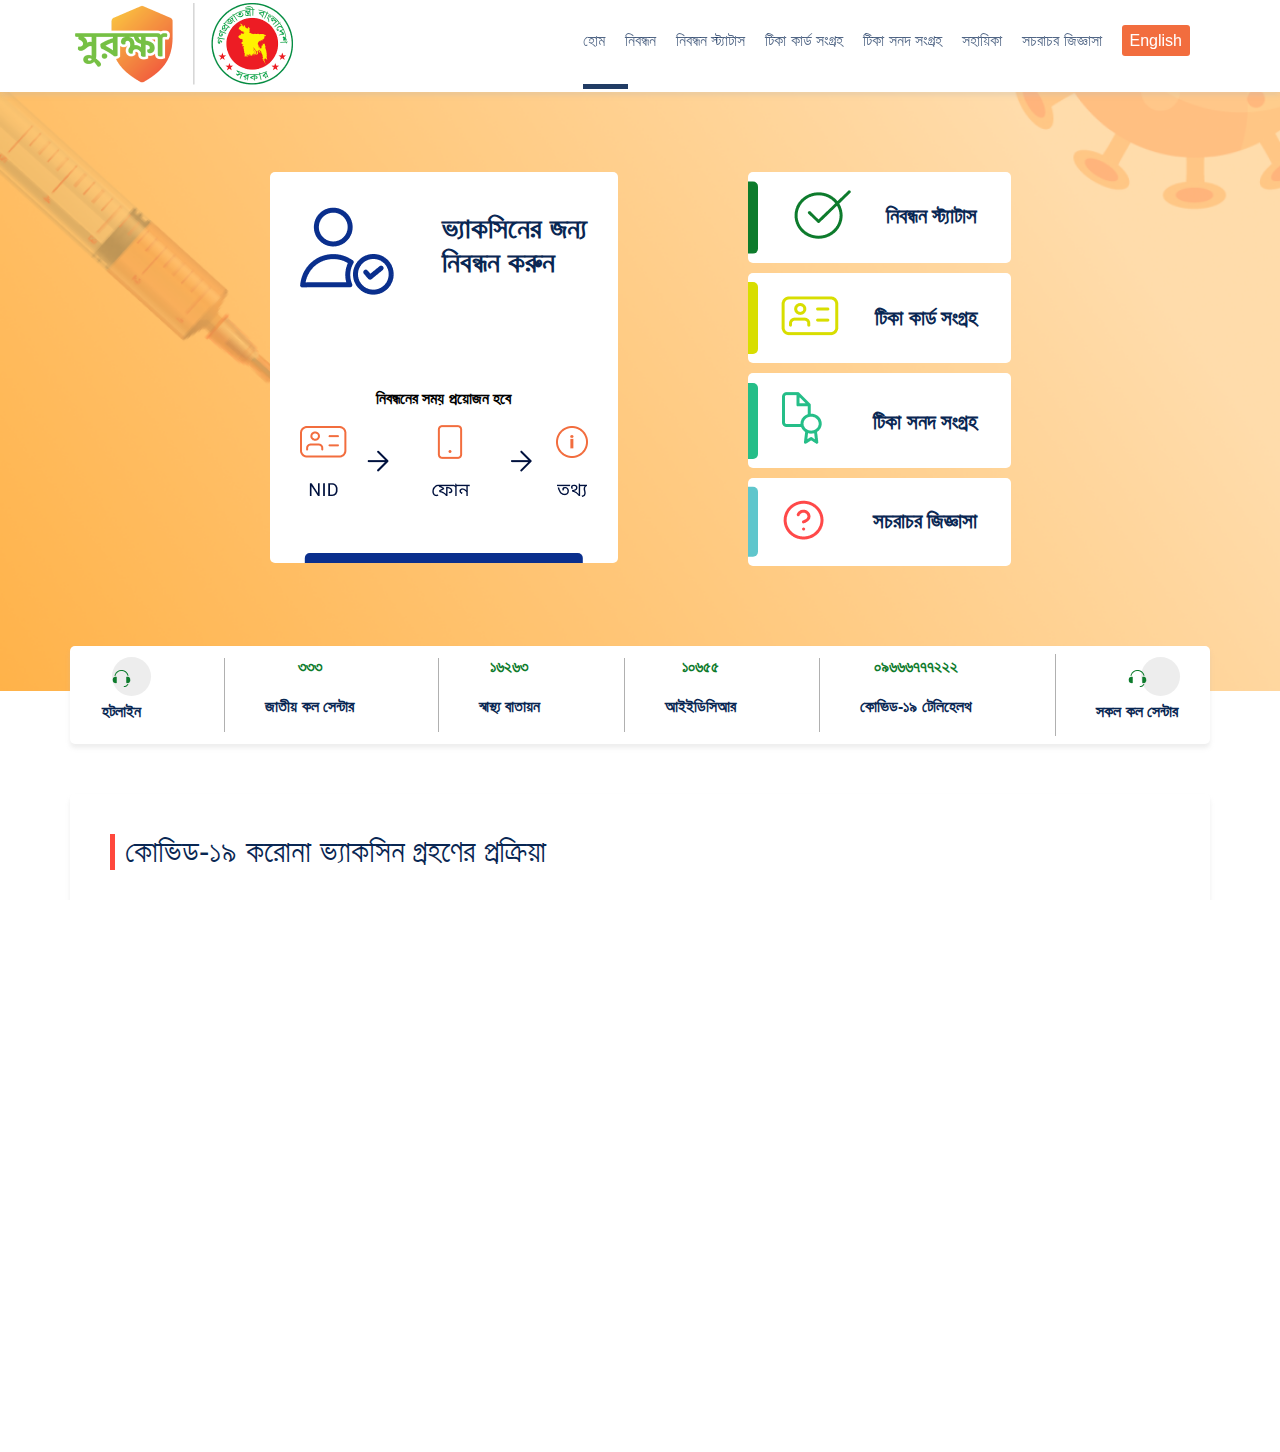
==== index.html @ ed5bcea6 "vaccine-website-BD" ====
<!DOCTYPE HTML>
<html lang="en-US">
	<head>
		<meta name="viewport" content="width=device-width, initial-scale=1.0" />
		<meta charset="UTF-8">
		<title>সুরক্ষা : কোভিড-১৯ ভ্যাকসিনের জন্য নিবন্ধন করুন</title>
		<link rel="stylesheet" href="https://cdnjs.cloudflare.com/ajax/libs/font-awesome/5.15.1/css/all.min.css"/>
		<link rel="shortcut icon" type="image/x-icon" href="images/favicon.png" />
		<link rel="stylesheet" type="text/css" href="style.css" media="all" />
		<link rel="stylesheet" type="text/css" href="responsive.css" media="all" />
	</head>
	<body>
		
		<!-- start topbar area -->
		<div class="top-bar">
			<div class="container clear">
				<!-- <input id="menu" type="checkbox" /> -->
				<!-- <label for="menu"></label> -->
				<div class="topLeft">
					<img src="images/logo-f.5c608b98.png" alt="surokkha" />
				</div>
				<div class="topRight">
					<div class="withoutEnglish clear">
						<input class="mobile-check" type="checkbox" />
						<span class="menubar-icon"><i class="fas fa-bars"></i></span>
						<ul>
							<li class="home"><a href="#">হোম</a></li>
							<li class="nibondhon "><a target="_blank" href="raw.html">নিবন্ধন</a></li>
							<li class="nibondhonStatus"><a target="_blank" href="nibondhonStatus.html">নিবন্ধন স্ট্যাটাস</a></li>
							<li class="tickaSongroho"><a target="_blank" href="tickaCard.html">টিকা কার্ড সংগ্রহ</a></li>
							<li class="tickaSonod"><a target="_blank" href="tickaSonod.html">টিকা সনদ সংগ্রহ</a></li>
							<li class="sohaika"><a target="_blank" href="helper.html">সহায়িকা</a></li>
							<li class="question"><a target="_blank" href="faq.html">সচরাচর জিজ্ঞাসা</a></li>
							<li class="ëng"><a target="_blank" href="engIndex.html">English</a></li>
							
						</ul>
					</div>
				</div>
			</div>
		</div>
		<!-- end topbar area -->
		
		<!-- start banner section -->
		<section id="bannerArea">
			<div class="container clear padding">
				<div class="leftWrapper">
					<div class="bannerLeft">
						<div class="firstLeft">
							<img src="images/KH8MpG5Qj4lh82Ue_DCPfXcawE1nqI0Nbp3k7q1LSu720GY_AhRMVuJiKeeBy_ERoQU9rV4agWZw5IRHkD8rMicD6uLx2i10k9nd.png" alt="ff" />
							<p>ভ্যাকসিনের জন্য <br />নিবন্ধন করুন</p>
						</div>
						<div class="secondLeft">
							<div class="secondParaLeft">
								<p>নিবন্ধনের সময় প্রয়োজন হবে</p>
							</div>
							<img src="images/wPkPv8OedNr7gAAAABJRU5ErkJggg__.png" alt="secondleftImage" />
						</div>
					</div>
				</div>
				<div class="wrapperRight">
					<div class="bannerRight clear">
						<div class="rightOne clear">
							<a href="#">
								<img src="images/A8G8nCCmJESVAAAAABJRU5ErkJggg__.png" alt="rightone" />
							</a>
							<strong>নিবন্ধন স্ট্যাটাস</strong>
						</div>
						<div class="rightTwo">
							<a href="#">
								<img src="images/XHDLU7lL7kHnLetAncIAAAAAElFTkSuQmCC.png" alt="simcardview" />
							</a>
							<strong>টিকা কার্ড সংগ্রহ</strong>
						</div>
						<div class="rightThree">
							<a href="#">
								<img src="images/rz9RwxoJUrGWBp8amll94LzDKWPwmu52nR3AAAAAElFTkSuQmCC.png" alt="tickaSonod" />
							</a>
							<strong>টিকা সনদ সংগ্রহ</strong>
						</div>
						<div class="rightFour">
							<a href="#">
								<img src="images/WnuJ1Yb3wD1vOpYupxtTAAAAABJRU5ErkJggg__.png" alt="QuestionMark" />
							</a>
							<strong>সচরাচর জিজ্ঞাসা</strong>
						</div>
					</div>
				</div>
			</div>
		</section>
		<!-- end banner section -->
		
		<!-- start hotline banner area -->
		<section id="hotLineArea">
			<div class="container">
				<div class="hotlineWrapper">
					<div class="hLine">
						<img class="emptyCircle" src="images/PQAAAABJRU5ErkJggg__.png" alt="headphoneSymbole" />
						<p>হটলাইন</p>
					</div>
					<div class="nCallCenter">
						<span>৩৩৩</span>
						<p>জাতীয় কল সেন্টার</p>
					</div>
					<div class="healthBataion">
						<span>১৬২৬৩</span>
						<p>স্বাস্থ্য বাতায়ন</p>
					</div>
					<div class="iedcr">
						<span>১০৬৫৫</span>
						<p>আইইডিসিআর</p>
					</div>
					<div class="c19Teleheath">
						<span>০৯৬৬৬৭৭৭২২২</span>
						<p>কোভিড-১৯ টেলিহেলথ</p>
					</div>
					<div class="allcallCenter">
						<img src="images/PQAAAABJRU5ErkJggg__.png" alt="headphoneSymbole" />
						<p>সকল কল সেন্টার</p>
					</div>
				</div>
			</div>
		</section>
		<!-- end hotline bannar area -->
		
		<!-- start covid 19 vaccine process -->
		<section id="covid19Process">
			<div class="container">
				<div class="wrapper19Process">
					<div class="titleside">
						<h2>কোভিড-১৯ করোনা ভ্যাকসিন গ্রহণের প্রক্রিয়া</h2>
					</div>
					<div class="3columside clear">
						<div class="singleColumn">
							<img src="images/fMjvA3yfPasUt87Y9PERwH9VUAerL64AAAAASUVORK5CYII_.png" alt="firstImage" />
							<span>অনলাইনে নিবন্ধন</span>
							<p>প্রথমে এই পোর্টালের মাধ্যমে জাতীয় পরিচয়পত্র ও সঠিক মোবাইল নম্বর যাচাইপূর্বক অনলাইনে নিবন্ধন সম্পন্ন করবেন।</p>
						</div>
						<div class="singleColumn">
							<img src="images/AAAAAASUVORK5CYII_.png" alt="secondimage" />
							<span>SMS নোটিফিকেশন</span>
							<p>অনলাইনে নিবন্ধন পরবর্তী তথ্য যাচাইপূর্বক পর্যায়ক্রমে টিকা প্রদানের তারিখ ও কেন্দ্রের নাম উল্লেখপূর্বক মুঠোফোনে খুদেবার্তা পাবেন।</p>
						</div>
						<div class="singleColumn">
							<img src="images/b2NiJa_we8gKu5vMjE9wAAAABJRU5ErkJggg__.png" alt="thirdimages" />
							<span>টিকা কেন্দ্রে টিকা গ্রহণ</span>
							<p>মুঠোফোনে খুদেবার্তা প্রাপ্তি সাপেক্ষে টিকাকার্ড জাতীয় পরিচয়পত্র ও সম্মতিপত্রসহ নির্দিষ্ট তারিখে টিকাদান কেন্দ্রে স্ব-শরীরে উপস্থিত হয়ে কোভিড-১৯ টিকা গ্রহণ করবেন।</p>
						</div>
					</div>
				</div>
			</div>
		</section>
		<!-- end covid 19 vaccine process -->
		
		<!-- start footer area -->
		<footer id="footerArea ">
			<div class="container clear">
				<div class="footerwrapper">
					<div class="surokkhafooter">
						<img src="images/logo_white.c4093db4.svg" alt="surokkhaSVG" />
					</div>
					<div class="ulList">
						<ul>
							<li><a href="#">প্রাইভেসি পলিসি</a></li>
							<li><a href="#">অন্যান্য সহযোগী প্রতিষ্ঠানসমূহ</a></li>
						</ul>
					</div>
					<div class="karigorisohaiota">
						<p>কারিগরি সহায়তায় -</p>
						<img src="images/ict.52410752.png" alt="fbannar1" />
					</div>
					<div class="sosojogi">
						<p>সহযোগী সংস্থাসমূহ -</p>
						<img src="images/org.ed08c793.png" alt="fbannar2" />
					</div>
				</div>
			</div>
		</footer>
		<!-- end footer area -->
	</body>
</html>
---- style.css ----
*{
	margin: 0;
	padding: 0;
	font-family: SFProDisplay-Regular, Helvetica, Arial, sans-serif;
}

.clear::after {
	content: '';
	clear: both;
	display: block;
}

.container {
	max-width: 1140px;
	margin: auto;
	box-sizing: border-box;
}

html {
	scroll-behavior: smooth;
}


html,body
{
    width: 100%;
    height: 100%;
    margin: 0px;
    padding: 0px;
    overflow-x: hidden; 
}

/* start topbar area */


.top-bar {
    background: #fff;
    padding: 3px 0;
    z-index: 999;
    position: sticky;
    top: 0;
    box-shadow: 0 4px 4px hsl(0deg 0% 73% / 25%);
}

.topLeft {
    float: left;
    cursor: pointer;
}

.topRight {
    display: flex;
    flex-direction: row-reverse;
    padding: 11px 0 0 0;
}

.withoutEnglish {
    float: right;
}

.withoutEnglish ul {
    list-style: none;
    margin: 0;
    padding: 0;
	transform-origin: top;
	transition: .3s;
}

.withoutEnglish ul li {
    float: left;
}

.withoutEnglish ul li a {
    text-decoration: none;
    margin-right: 20px;
    color: rgba(9,39,83,.7);
    font-weight: 500;
}

.eng {
	color: #fff !important;
}
li.ëng a {
    background: #F26D3E;
    padding: 7px 8px;
    border-radius: 3px;
    font-weight: 500 !important;
	color: #fff !important;
	transition: .2s;
    
}

li.ëng a:hover {
	background: #f94921;
}

/* home */

li.home {
    position: relative;
	transition: .3s;
	
}

li.home a:hover {
	color: rgba(9,39,83,.9);
}

li.home:after {
    position: absolute;
    content: "";
    width: 45px;
    border-bottom: 5px solid rgba(9,39,83,.9);
    left: 0px;
    bottom: -39px;
}


/* nibondhon area */
li.nibondhon {
	position: relative;
	transition: .3s;
}

li.nibondhon a:hover {
	color: rgba(9,39,83,.9);
}


li.nibondhon:after {
    position: absolute;
    content: "";
    width: 75px;
    border-bottom: 5px solid rgba(9,39,83,.9) ;
    bottom: -39px;
	left: -7px;
	opacity: 0;
	visibility: hidden;
	transform: scaleX(0);
	transform-origin: middle;
	transition: .6s;
	
}

li.nibondhon:hover:after {
	opacity: 1;
	visibility: visible;
	transform: scaleX(1);
	
}

/* nibondhonStatus */

li.nibondhonStatus {
	position: relative;
	transition: .3s;
}

li.nibondhonStatus a:hover {
	color: rgba(9,39,83,.9);
}

li.nibondhonStatus:after {
    position: absolute;
    content: "";
    width: 120px;
    border-bottom: 5px solid rgba(9,39,83,.9) ;
    bottom: -39px;
	left: -7px;
	opacity: 0;
	visibility: hidden;
	transform: scaleX(0);
	transform-origin: middle;
	transition: .6s;
	
}

li.nibondhonStatus:hover:after {
	opacity: 1;
	visibility: visible;
	transform: scaleX(1);
	
}

/* tickasongroho */



li.tickaSongroho {
	position: relative;
	transition: .3s;
}

li.tickaSongroho a:hover {
	color: rgba(9,39,83,.9);
}

li.tickaSongroho:after {
    position: absolute;
    content: "";
    width: 130px;
    border-bottom: 5px solid rgba(9,39,83,.9) ;
    bottom: -39px;
	left: -7px;
	opacity: 0;
	visibility: hidden;
	transform: scaleX(0);
	transform-origin: middle;
	transition: .6s;
	
}

li.tickaSongroho:hover:after {
	opacity: 1;
	visibility: visible;
	transform: scaleX(1);
	
}

/* tickasonod */


li.tickaSonod {
	position: relative;
	transition: .3s;
}

li.tickaSonod a:hover {
	color: rgba(9,39,83,.9);
}

li.tickaSonod:after {
    position: absolute;
    content: "";
    width: 130px;
    border-bottom: 5px solid rgba(9,39,83,.9) ;
    bottom: -39px;
	left: -7px;
	opacity: 0;
	visibility: hidden;
	transform: scaleX(0);
	transform-origin: middle;
	transition: .6s;
	
}

li.tickaSonod:hover:after {
	opacity: 1;
	visibility: visible;
	transform: scaleX(1);
	
}

/* sohaika */


li.sohaika {
	position: relative;
	transition: .3s;
}

li.sohaika a:hover {
	color: rgba(9,39,83,.9);
}

li.sohaika:after {
    position: absolute;
    content: "";
    width: 80px;
    border-bottom: 5px solid rgba(9,39,83,.9) ;
    bottom: -39px;
	left: -7px;
	opacity: 0;
	visibility: hidden;
	transform: scaleX(0);
	transform-origin: middle;
	transition: .6s;
	
}

li.sohaika:hover:after {
	opacity: 1;
	visibility: visible;
	transform: scaleX(1);
	
}

/* question */


li.question {
	position: relative;
	transition: .3s;
}

li.question a:hover {
	color: rgba(9,39,83,.9);
}

li.question:after {
    position: absolute;
    content: "";
    width: 129px;
    border-bottom: 5px solid rgba(9,39,83,.9) ;
    bottom: -39px;
	left: -7px;
	opacity: 0;
	visibility: hidden;
	transform: scaleX(0);
	transform-origin: middle;
	transition: .6s;
	
}

li.question:hover:after {
	opacity: 1;
	visibility: visible;
	transform: scaleX(1);
	
}

/* hambarger */

.topRight span {
    visibility: hidden;
    opacity: 0;
    height: 0;
}

.withoutEnglish .mobile-check:checked ~ ul {
	visibility: visible;
	opacity: 1;
	height: 100%;
	transform-origin: top;
	transition: .3s;
}

input.mobile-check {
    opacity: 0;
    
}

/* end topbar area */

/* start banner section */

section#bannerArea {
    background-image: url(images/banner-bg.5b736d1e.png);
    background-size: 125%;
    background-position: top;
    background-repeat: no-repeat;
    display: block;
	background-attachment: fixed;
}

section#bannerArea {
    padding: 80px 0 115px;
}

.padding {
    max-width: 741px;
    /* padding: 90px 0 130px; */
}

.leftWrapper {
    float: left;
    background: #fff;
    padding: 30px 30px;
	transition: .5s;
	border-radius: 5px;
	position: relative;
}

.leftWrapper:after{
	background: #0a2f8d;
	position: absolute;
    content: "";
    width: 80%;
    bottom: 0;
	left: 50%;
	transform: translateX(-50%);
	height: 10px;
	border-top-left-radius: 5px;
    border-top-right-radius: 5px;
}



.leftWrapper:hover {
	background: #DAEDFF;
}



.firstLeft {
    padding-bottom: 90px;
}

.secondLeft {
    margin-bottom: 25px;
}

.firstLeft p {
    color: #092753;
    float: right;
    font-size: 29px;
    font-weight: bold;
    padding-top: 10px;
    margin-left: 15px;
}

.secondParaLeft p {
    text-align: center;
    margin-bottom: 15px;
    font-weight: 600;
}

.secondLeft img {
    max-width: 100%;
    margin: auto;
    display: block;
    cursor: pointer;
}

.wrapperRight {
    float: right;
}

/* rightone */

.rightOne {
    background: #fff;
	margin-bottom: 10px;
	padding: 7.5px 33px;
	border-radius: 5px;
	position: relative;
	transition: .5s;
}

.marginPro1 {
	padding-top: 0 !important;
	margin-top: -50px;
}

.rightOne:hover {
	background: #DFFFDA;
}

.rightOne:before {
	background: #0d7b2c;
    content: "";
    position: absolute;
    height: 80%;
    left: 0;
    top: 50%;
    bottom: 0;
    transform: translateY(-50%);
    width: 10px;
    border-top-right-radius: 5px;
    border-bottom-right-radius: 5px;
}

.rightOne a {
    text-decoration: none;
}

.rightOne a img {
    margin-right: 30px;
}

.rightOne strong {
    color: #092753;
    display: block;
    float: right;
    padding-top: 24px;
    font-weight: bolder;
    font-size: 21px;
}

/* rightTwo */


.rightTwo {
    background: #fff;
    margin-bottom: 10px;
    padding: 23px 33px;
    border-radius: 5px;
    position: relative;
    transition: .5s;
}

.marginPro2 {
	padding-top: 0 !important;
	margin-top: 10px;
}

.rightTwo:hover {
	background: #FEFFDA;
}

.rightTwo:before {
	background: #d8de00;
    content: "";
    position: absolute;
    height: 80%;
    left: 0;
    top: 50%;
    bottom: 0;
    transform: translateY(-50%);
    width: 10px;
    border-top-right-radius: 5px;
    border-bottom-right-radius: 5px;
}

.rightTwo a {
    text-decoration: none;
}

.rightTwo a img {
    margin-right: 30px;
}

.rightTwo strong {
    color: #092753;
    display: block;
    float: right;
    padding-top: 10px;
    font-weight: bolder;
    font-size: 21px;
}


/* rightThree */

.rightThree {
    background: #fff;
	margin-bottom: 10px;
	padding: 19px 33px;
	border-radius: 5px;
	position: relative;
	transition: .5s;
}

.rightThree:hover {
	background: #DAFFF2;
}

.rightThree:before {
	background: #25be88;
    content: "";
    position: absolute;
    height: 80%;
    left: 0;
    top: 50%;
    bottom: 0;
    transform: translateY(-50%);
    width: 10px;
    border-top-right-radius: 5px;
    border-bottom-right-radius: 5px;
}

.rightThree a {
    text-decoration: none;
}

.rightThree a img {
    margin-right: 30px;
}

.rightThree strong {
    color: #092753;
    display: block;
    float: right;
    padding-top: 18px;
    font-weight: bolder;
    font-size: 21px;
}


/* rightFour */

.rightFour {
    background: #fff;
	margin-bottom: 10px;
	padding: 20px 33px;
	border-radius: 5px;
	position: relative;
	transition: .5s;
}

.rightFour:hover {
	background: #DAFDFF;
}

.rightFour:before {
	background: #5fc6cc;
    content: "";
    position: absolute;
    height: 80%;
    left: 0;
    top: 50%;
    bottom: 0;
    transform: translateY(-50%);
    width: 10px;
    border-top-right-radius: 5px;
    border-bottom-right-radius: 5px;
}

.rightFour a {
    text-decoration: none;
}

.rightFour a img {
    margin-right: 30px;
}

.rightFour strong {
    color: #092753;
    display: block;
    float: right;
    padding-top: 11px;
    font-weight: bolder;
    font-size: 21px;
}

/* end banner section */

/* start hotline bannar area */

.hotlineWrapper {
    position: relative;
    display: flex;
    justify-content: space-between;
    align-items: center;
    border-radius: 5px;
    margin-top: -5vh;
    z-index: 2;
    background: #fff;
    padding: .5rem 2rem;
    box-shadow: 0 4px 4px hsl(0deg 0% 73% / 25%);
}

/* hLine */

.hLine {
	text-align: center;
    display: flex;
    flex-direction: column;
    justify-content: center;
    align-items: center;
    height: 50px;
    padding: 1rem 0;
	position: relative;
	cursor: pointer
	
}

.hLine p:after {
    position: absolute;
    height: 39px;
    width: 39px;
    background-color: #ededed;
    border-radius: 50%;
    display: inline-block;
    left: 10px;
    bottom: 40px;
    content: "";
    z-index: -1;
}

.hLine p {
    margin-top: 15px;
    display: block;
	color: #092753;
	font-weight: bolder;
}

/* nCallCenter */

.nCallCenter {
    border-left: 1px solid #b0b0b0;
    padding-left: 2.5rem;
	cursor: pointer;
}

.nCallCenter span {
    color: #0d7b2c;
    font-weight: bolder;
    display: block;
    text-align: center;
}

.nCallCenter p {
    font-weight: bolder;
    display: block;
    margin-top: 6px;
	text-align: center;
    display: flex;
    flex-direction: column;
    justify-content: center;
    align-items: center;
    padding: 1rem 0;
	color: #092753;
}


/* healthBataion */

.healthBataion {
    border-left: 1px solid #b0b0b0;
    padding-left: 2.5rem;
	cursor: pointer
}

.healthBataion span {
    color: #0d7b2c;
    font-weight: bolder;
    display: block;
    text-align: center;
}

.healthBataion p {
    font-weight: bolder;
    display: block;
    margin-top: 6px;
	text-align: center;
    display: flex;
    flex-direction: column;
    justify-content: center;
    align-items: center;
    padding: 1rem 0;
	color: #092753;
}



/* iedcr */



.iedcr {
    border-left: 1px solid #b0b0b0;
    padding-left: 2.5rem;
	cursor: pointer
}

.iedcr span {
    color: #0d7b2c;
    font-weight: bolder;
    display: block;
    text-align: center;
}

.iedcr p {
    font-weight: bolder;
    display: block;
    margin-top: 6px;
	text-align: center;
    display: flex;
    flex-direction: column;
    justify-content: center;
    align-items: center;
    padding: 1rem 0;
	color: #092753;
}


/* c19Teleheath */



.c19Teleheath {
    border-left: 1px solid #b0b0b0;
    padding-left: 2.5rem;
	cursor: pointer
}

.c19Teleheath span {
    color: #0d7b2c;
    font-weight: bolder;
    display: block;
    text-align: center;
}

.c19Teleheath p {
    font-weight: bolder;
    display: block;
    margin-top: 6px;
	text-align: center;
    display: flex;
    flex-direction: column;
    justify-content: center;
    align-items: center;
    padding: 1rem 0;
	color: #092753;

}



/* .allcallCenter */


.allcallCenter {
	text-align: center;
    display: flex;
    flex-direction: column;
    justify-content: center;
    align-items: center;
    height: 50px;
    padding: 1rem 0;
	position: relative;
	border-left: 1px solid #b0b0b0;
    padding-left: 2.5rem;
	cursor: pointer
	
}

.allcallCenter p:after {
    position: absolute;
    height: 39px;
    width: 39px;
    background-color: #ededed;
    border-radius: 50%;
    display: inline-block;
    left: 85px;
    bottom: 40px;
    content: "";
    z-index: -1;
}

.allcallCenter p {
    margin-top: 15px;
    display: block;
	color: #092753;
	font-weight: bolder;
}

/* end hotline bannar area */


/* start covid 19 vaccine process */

.wrapper19Process {
    background: #fff;
    box-shadow: 0 4px 4px hsl(0deg 0% 73% / 25%);
    border-radius: 5px;
    margin-top: 50px;
    padding: 2.5rem;
}

.titleside h2 {
    font-weight: 500;
    font-size: 31px;
    color: #092753;
    padding-left: 15px;
	position: relative;
}

.titleside h2:before {
    content: '';
    position: absolute;
    bottom: 0;
    left: 0;
    background: #ff483c;
    height: 100%;
    width: 5px;
}

.\33 columside {
    margin-top: 3rem;
    text-align: center;
}

.singleColumn {
    float: left;
    width: 31.33%;
	padding: 0 1%;
}

.singleColumn img {
    max-width: 100%;
    display: block;
    margin: auto;
    height: 155px;
    margin-bottom: 15px;
}

.singleColumn span {
    color: #212529;
    font-size: 18px;
    font-weight: bolder;
    margin-bottom: 20px;
    display: block;
}

.singleColumn p {
    color: #212529;
    line-height: 25px;
}

/* end covid 19 vaccine process */


/* start footer area */

footer#footerArea\ {
    background: #f26d3e;
    padding: 60px 0 45px;
}

.surokkhafooter {
    float: left;
    width: 16%;
    padding: 0 1%;
}

.ulList {
    float: left;
    width: 16%;
    padding: 0 1%;
}

.ulList ul {
    list-style: none;
}

.ulList ul li {
    display: block;
}

.ulList ul li a {
    text-decoration: none;
    color: #fff;
    font-weight: 500;
	font-size: 16px;
}

.ulList ul li:hover a {
	text-decoration: underline;
}

.ulList ul li:last-child {
	margin-top: 20px;
}

.karigorisohaiota {
    float: left;
    width: 30%;
    padding: 0 1%;
}

.karigorisohaiota p {
    color: #fff;
    font-size: 15px;
    font-weight: 600;
    margin-bottom: 15px;
    margin-top: -3px;
}

.sosojogi {
    float: left;
    width: 30%;
    padding: 0 1%;
}

.sosojogi p {
    color: #fff;
    font-size: 15px;
    font-weight: 600;
    margin-bottom: 15px;
    margin-top: -3px;
}

.sosojogi2 p {
	margin-bottom: 31.5px;
}

/* end footer area */


/* nibondhon webpage */

/* nibondhon section */

section#nibondhonFormArea {
    background: #EBF0FF;
    text-align: center;
    padding: 20px 0;
}

.nibondhonText {
	width: 50%;float: left;
}

.nibondhonImageside {
    float: right;
    width: 50%;
}

.nibondhonText p {
    font-size: 20px;
    font-weight: 700;
    color: #00113e;
    padding-top: 65px;
	padding-left: 15px;
    font-family: SolaimanLipiNormal,Arial,sans-serif!important;
}

.nibondhonImageside img {
    width: auto;
    height: 160px;
}

/* end nibondhonn section */

/* start title section */

.titleWrapper {
    padding: 50px 0;
}

.titleWrapper p {
    line-height: 28px;
    font-size: 15px;
}

/* end title section */

/* start jachai section */

section#jachaiArea {
    background: #F8FCFF;
    padding: 50px 0 120px;
}

.jachaiwrapper p {
    padding-left: 15px;
    font-size: 17px;
    font-weight: 700;
    position: relative;
    margin-bottom: 15px;
}

.jachaiwrapper p:before {
	content:'';
	left: 0;
	bottom: 0;
	position: absolute;
	background: #ff483c;
	width: 5px;
	height: 100%;
	
}

.jachaiwrapper strong {
    font-size: 14px;
    font-weight: 500;
    margin-bottom: 10px;
    display: block;
}

select#basic {
    padding: 10px 0px 10px 10px;
    border-radius: 10px;
    outline: none;
    max-width: 350px;
}

select#basic:focus {
    border-color: #1e90ff;
   
}


/* nibondhon area */

li#nibondhon2 {
	position: relative !important;
	transition: .3s;
}

li#nibondhon2 a:hover {
	color: rgba(9,39,83,.9) !important;
}


li#nibondhon2:after {
    position: absolute !important;
    content: "" !important;
    width: 75px !important;
    border-bottom: 5px solid rgba(9,39,83,.9) !important ;
    bottom: -39px !important;
	left: -7px !important;
	opacity: 1;
	visibility: visible;
	transform: scaleX(1);
	transform-origin: middle;
	transition: .6s;
}

/* home2 */

li#home2 {
    position: relative;
	transition: .3s;
	
}

li#home2 a:hover {
	color: rgba(9,39,83,.9);
}

li#home2:after {
    position: absolute;
    content: "";
    width: 45px;
    border-bottom: 5px solid rgba(9,39,83,.9);
    left: 0px;
    bottom: -39px;
	opacity: 0;
	visibility: hidden;
	transform: scaleX(0);
	transform-origin: middle !important;
	transition: .6s !important;
}

li#home2:hover:after {
	opacity: 1 !important;
	visibility: visible !important;
	transform: scaleX(1) !important;
	
}




/* end jachai section */

 /* start nibondhonstatus area */
 
 /*start middlefirst */
 
 .nibondhonstatusare {
    background: #DFFFDA !important;
}

.nibondhonText2 p {
	padding-left: 100px !important;
	
	
}

/* end middlefirst */

/* start otpmiddle title*/

.otptitleWrapper {
    padding: 50px 0;
}

.otptitleWrapper p {
    line-height: 28px;
    font-size: 15px;
}

/* end otpmiddle title */

/* start lastmiddle area */

.lmnoneleftside {
    float: left;
   
	width: 33.33%;
	
}

.lmnoneleftside strong {
    display: block;
    font-size: 14px;
    font-weight: 500;
    margin-bottom: 10px;
}

.lmnoneleftside input[type="number"] {
    padding: 10px 20px 10px 10px;
    background: #F8FCFF;
    outline: none;
    border-radius: 10px;
    border: .5px solid #00113e;
	line-height: normal;
	display: inline-block;
	width: 85%;
	color: #495057;
   
}

.lmnoneleftside input[type="number"]:focus {
	border: 2px solid #2980B9;
}

.lmnonerightside {
    float: left;
	width: 33.33%;
	
}

.lmnonerightside strong {
    font-size: 14px;
    font-weight: 500;
    display: block;
    margin-bottom: 10px;
}

.lmnrDay {
    float: left;
    width: 33.33%;
}

select#day {
    background: #F8FCFF;
    border-radius: 10px;
    padding: 10px 10px 10px 10px;
    width: 80%;
    display: block;
    outline: none;
    border: .5px solid #00113e;
	color: #495057;
	line-height: 1.5;
	font-weight: 400;
}

select#day:focus {
	border: 2px solid #2980B9;
}



.lmnsMonth {
    float: left;
    width: 33.33%;
}

select#Month {
    background: #F8FCFF;
    border-radius: 10px;
    padding: 10px 10px 10px 10px;
    width: 80%;
    display: block;
    outline: none;
    border: .5px solid #00113e;
	color: #495057;
	line-height: 1.5;
	font-weight: 400;
}

select#Month:focus {
	border: 2px solid #2980B9;
}

.lmnsYear {
    float: left;
    width: 33.33%;
}

select#Year {
    background: #F8FCFF;
    border-radius: 10px;
    padding: 10px 10px 10px 10px;
    width: 80%;
    display: block;
    outline: none;
    border: .5px solid #00113e;
	color: #495057;
	line-height: 1.5;
	font-weight: 400;
	
}

select#Year:focus {
	border: 2px solid #2980B9;
}

.lmnstwo {
    margin-top: 40px;
    width: 31.20%;
    background: #f3f9ff;
    border-radius: 10px;
    margin-bottom: 15px;
	border: 1px solid #999;
}

.spanImgwrapper {
	border-bottom: 1px solid #999;
	padding: 7px 0;
}

.lmnstwo span {
    text-align: center;
    display: inline-block;
	font-size: 22px;
	padding-left: 110px;
}

.spanImgwrapper img {
    float: right;
    padding-right: 15px;
    padding-top: 4px;
    cursor: pointer;
}

.lmnstwo input[type="text"] {
    width: 91.5%;
    margin-left: 2.5%;
    margin-right: 2.5%;
    padding: 10px 0px 10px 10px;
    border-radius: 10px;
    outline: none;
    border: 1px solid #999;
    margin-bottom: 5px;
    background: #fff;
	color: #495057;
}

.lmnstwo p {
    font-size: 12px;
    padding: 5px 0 5px 15px;
}

.lmnsthree {
    width: 29.77%;
    text-align: center;
    background: #a1a1a1;
    display: block;
    padding: 10px;
    border: 1px solid #a1a1a1;
    color: #fff;
    border-radius: 10px;
    opacity: .65;
    font-size: 14px;
    margin: 25px 0;
}

li.nstatus2 {
	position: relative;
	transition: .3s;
}

li.nstatus2 a:hover {
	color: rgba(9,39,83,.9);
}

li.nstatus2:after {
    position: absolute;
    content: "";
    width: 124px;
    border-bottom: 5px solid rgba(9,39,83,.9) ;
    bottom: -39px;
	left: -7px;
	opacity: 1;
	visibility: visible;
	transform: scaleX(1);
	transform-origin: middle;
	transition: .6s;
	
}


/* end lastmiddle area */


 /* end nibondhonstatus area */
 
 /* start tickaCard area */
 
 .tickaCardb {
	background: #FEFFDA !important;
 }
 
 li.nstatus3 {
	position: relative;
	transition: .3s;
}

li.nstatus3 a:hover {
	color: rgba(9,39,83,.9);
}

li.nstatus3:after {
    position: absolute;
    content: "";
    width: 120px;
    border-bottom: 5px solid rgba(9,39,83,.9) ;
    bottom: -39px;
	left: -7px;
	opacity: 0;
	visibility: hidden;
	transform: scaleX(0);
	transform-origin: middle;
	transition: .6s;
	
}

li.nstatus3:hover:after {
	opacity: 1;
	visibility: visible;
	transform: scaleX(1);
	
}

/* ticket */

li.tickaSongroho2 {
	position: relative;
	transition: .3s;
}

li.tickaSongroho2 a:hover {
	color: rgba(9,39,83,.9);
}

li.tickaSongroho2:after {
    position: absolute;
    content: "";
    width: 137px;
    border-bottom: 5px solid rgba(9,39,83,.9) ;
    bottom: -39px;
	left: -11px;
	opacity: 1;
	visibility: visible;
	transform: scaleX(1);
	transform-origin: middle;
	transition: .6s;
	
}
 
 /* end tickaCard area */
 
 
 /* start tickaSonod area */
 
 .tickaSonodb {
    background: #DAFFF2 !important;
}

section#tickaSonodTArea {
    padding: 50px 0 78px;
}

.tickaSonodtAwrapper {
    max-width: 640px;
    margin: auto;
    text-align: center;
    background: #FFF3E1;
	border-radius: 5px;
}

.tickaSonodtAwrapper p {
	padding: 3.0em;
    font-size: 15px;
    font-weight: 700;
	color: #f26d3e;
}

/* others area */

.onnaonno {
    margin-bottom: 1.5rem;
}

.onnaonno p {
    padding-left: 15px;
    position: relative;
    font-size: 16px;
    font-weight: 700;
    color: #313438;
}

.onnaonno p:before {
	content: "";
    position: absolute;
    left: 0;
    top: 0;
    bottom: 0;
    width: 5px;
    height: 100%;
    background: #ff483c;
}

.singleOnnannoDet {
	width: 23%;
    background: #fbfbfb;
    border-radius: 5px;
    height: 210px;
    padding: 2rem;
    box-sizing: border-box;
    float: left;
	text-align: center;
    margin-bottom: 30px;
	cursor: pointer;
	display: block;
}

.singleOnnannoDet p {
    margin-top: 10px;
    font-size: 15px;
    font-weight: 600;
    color: #00113e;
}

.singleOnnannoDet.siDet1 {
	position: relative;
}

.singleOnnannoDet.siDet1:hover {
	background: #FEFFDA;
}

.singleOnnannoDet.siDet1 img {
    padding-top: 25px;
}

.singleOnnannoDet.siDet1:before {
	background: #d8de00;
    content: "";
    position: absolute;
    height: 80%;
    left: 0;
    top: 50%;
    bottom: 0;
    transform: translateY(-50%);
    width: 10px;
    border-top-right-radius: 5px;
    border-bottom-right-radius: 5px;
}

.singleOnnannoDet.siDet2 {
	margin-left: 2%;
	box-sizing: border-box;
	position: relative;
}

.singleOnnannoDet.siDet2:hover {
	background: #DAFFF2;
}

.singleOnnannoDet.siDet2:before {
	background: #25be88;
    content: "";
    position: absolute;
    height: 80%;
    left: 0;
    top: 50%;
    bottom: 0;
    transform: translateY(-50%);
    width: 10px;
    border-top-right-radius: 5px;
    border-bottom-right-radius: 5px;
}

.singleOnnannoDet.siDet2 img {
    padding-top: 7px;
	
}

.singleOnnannoDet.siDet3 {
	margin-left: 2%;
	box-sizing: border-box;
	position: relative;
}

.singleOnnannoDet.siDet3:hover {
	background: #DAFDFF;
}

.singleOnnannoDet.siDet3:before {
	background: #5fc6cc;
    content: "";
    position: absolute;
    height: 80%;
    left: 0;
    top: 50%;
    bottom: 0;
    transform: translateY(-50%);
    width: 10px;
    border-top-right-radius: 5px;
    border-bottom-right-radius: 5px;
}

.singleOnnannoDet.siDet3 img {
    padding-top: 4px;
}

.singleOnnannoDet.siDet4 {
	margin-left: 2%;
	box-sizing: border-box;
	position: relative;
}

.singleOnnannoDet.siDet4:hover {
	background: #DAEDFF;
}

.singleOnnannoDet.siDet4:before {
	background: #00a3ff;
    content: "";
    position: absolute;
    height: 80%;
    left: 0;
    top: 50%;
    bottom: 0;
    transform: translateY(-50%);
    width: 10px;
    border-top-right-radius: 5px;
    border-bottom-right-radius: 5px;
}

.singleOnnannoDet.siDet4 img {
    padding-top: 5px;

}

li.tickaSongroho3 {
	position: relative;
	transition: .3s;
}

li.tickaSongroho3 a:hover {
	color: rgba(9,39,83,.9);
}

li.tickaSongroho3:after {
    position: absolute;
    content: "";
    width: 137px;
    border-bottom: 5px solid rgba(9,39,83,.9) ;
    bottom: -39px;
	left: -11px;
	opacity: 0;
	visibility: hidden;
	transform: scaleX(0);
	transform-origin: middle;
	transition: .6s;
	
}

li.tickaSongroho3:hover:after {
	opacity: 1;
	visibility: visible;
	transform: scaleX(1);
	
}

/* ehfjh */

li.tickaSonod2 {
	position: relative;
	transition: .3s;
}

li.tickaSonod2 a:hover {
	color: rgba(9,39,83,.9);
}

li.tickaSonod2:after {
    position: absolute;
    content: "";
    width: 137px;
    border-bottom: 5px solid rgba(9,39,83,.9) ;
    bottom: -39px;
	left: -8px;
	opacity: 1;
	visibility: visible;
	transform: scaleX(1);
	transform-origin: middle;
	transition: .6s;
	
}
 
 /* end tickaSonod area */
 
 
/* start helper area */

.helperb {
    background: #DAEDFF !important;
}

.tickaSonodtAwrapper2 p {
    color: #00113e;
    cursor: inherit;
}

.tickaSonodtAwrapper2 p:hover {
	cursor: pointer;
	text-decoration: underline;
}

li.tickaSonod3 {
	position: relative;
	transition: .3s;
}

li.tickaSonod3 a:hover {
	color: rgba(9,39,83,.9);
}

li.tickaSonod3:after {
    position: absolute;
    content: "";
    width: 137px;
    border-bottom: 5px solid rgba(9,39,83,.9) ;
    bottom: -39px;
	left: -8px;
	opacity: 0;
	visibility: hidden;
	transform: scaleX(0);
	transform-origin: middle;
	transition: .6s;
	
}

li.tickaSonod3:hover:after {
	opacity: 1;
	visibility: visible;
	transform: scaleX(1);
	
}

/* sohaika */

li.sohaika2 {
	position: relative;
	transition: .3s;
}

li.sohaika2 a:hover {
	color: rgba(9,39,83,.9);
}

li.sohaika2:after {
    position: absolute;
    content: "";
    width: 80px;
    border-bottom: 5px solid rgba(9,39,83,.9) ;
    bottom: -39px;
	left: -7px;
	opacity: 1;
	visibility: visible;
	transform: scaleX(1);
	transform-origin: middle;
	transition: .6s;
	
}
/* end helper area */


/* start faq area */

.faqb {
    background: #DAFFF6 !important;
}

.faqFirst {
    margin-bottom: 1.5rem !important;
}

.faqFirst p {
    padding-left: 15px;
    position: relative;
    font-weight: 700;
    font-size: 18px;
}

.faqFirst p:before {
	content: "";
    position: absolute;
    left: 0;
    top: 0;
    bottom: 0;
    width: 5px;
    height: 100%;
    background: #ff483c;
}

.faqUlLast {
    padding: 30px 0 50px;
}

.faqUlLast ul {
    list-style: none;
    margin: 0;
    padding: 0;
}

.faqUlLast ul li {
    position: relative;
    border-bottom: 1px solid #ddd;
    padding: 30px 0 45px 25px;
}

.faqUlLast ul li:before {
	position: absolute;
    content: "";
    left: 0;
    top: 42%;
    transform: translateY(-50%);
    width: 8px;
    height: 8px;
    border-radius: 50%;
    background: #092753;
}

.faqUlLast ul li a {
    color: #092753;
    text-decoration: none;
    display: block;
    font-size: 14.5px;
    font-weight: 600;
}



li.sohaika3 {
	position: relative;
	transition: .3s;
}

li.sohaika3 a:hover {
	color: rgba(9,39,83,.9);
}

li.sohaika3:after {
    position: absolute;
    content: "";
    width: 80px;
    border-bottom: 5px solid rgba(9,39,83,.9) ;
    bottom: -39px;
	left: -7px;
	opacity: 0;
	visibility: hidden;
	transform: scaleX(0);
	transform-origin: middle;
	transition: .6s;
	
}

li.sohaika3:hover:after {
	opacity: 1;
	visibility: visible;
	transform: scaleX(1);
	
}

li.question2 {
	position: relative;
	transition: .3s;
}

li.question2 a:hover {
	color: rgba(9,39,83,.9);
}

li.question2:after {
    position: absolute;
    content: "";
    width: 129px;
    border-bottom: 5px solid rgba(9,39,83,.9) ;
    bottom: -39px;
	left: -7px;
	opacity: 1;
	visibility: visible;
	transform: scaleX(1);
	transform-origin: middle;
	transition: .6s;
	
}

li.qu3:after {
	width: 55px !important;
}
/* end faq area */
---- responsive.css ----
@media all and (max-width: 1100px){
	

	.topLeft {
		padding-left: 50px;
	}
	
	.withoutEnglish ul {
		height: 0;
		visibility: hidden;
		opacity: 0;
	}
	
	.topRight span {
	    position: absolute !important;
		right: 66px !important;
		font-size: 35px;
		top: 25px;
		color: tomato;
		cursor: pointer;
		opacity: 1;
		visibility: visible;
		height: inherit;
	}
	
	.topRight {
		flex-direction: column;
		padding: 0;
		display: flex;
		width: 100%;
		text-align: center;
	}
	

	
	.withoutEnglish ul li {
		float: none;
		display: block;
		margin-bottom: 0px;
		
	}
	
	.withoutEnglish ul li a{
		padding: 6px 0;
		display: block;
		
	}
	
	
	
	.home,.nibondhon,.nibondhonStatus,.tickaSongroho,.tickaSonod,.sohaika,.question {
		position: inherit !important;
	}
	
	/* li.home,li.nibondhon,li.nibondhonStatus,li.tickaSongroho,li.tickaSonod,li.sohaika,li.question:after { */
		
		/* content:0; */
		/* width: 0; */
		/* border-bottom: 0px solid rgba(9,39,83,.9); */
		/* left: 0px; */
		/* bottom: 0 !important; */
	/* } */
	
	li.home:after {
		position: absolute;
		content: "";
		width: 45px;
		border-bottom: 0px solid rgba(9,39,83,.9);
		left: 0px;
		bottom: 0px;
	}
	
	li.nibondhon:after {
		position: absolute;
		content: "";
		width: 0px;
		border-bottom: 0px solid rgba(9,39,83,.9) ;
		bottom: 0px;
		left: -7px;
		opacity: 0;
		visibility: hidden;
		transform: scaleX(0);
		transform-origin: middle;
		transition: .6s;
	
	}
	
	li.nibondhonStatus:after {
		position: absolute;
		content: "";
		width: 0px;
		border-bottom: 0px solid rgba(9,39,83,.9) ;
		bottom: 0px;
		left: -7px;
		opacity: 0;
		visibility: hidden;
		transform: scaleX(0);
		transform-origin: middle;
		transition: .6s;
	
	}
	
	li.tickaSongroho:after {
		position: absolute;
		content: "";
		width: 0px;
		border-bottom: 0px solid rgba(9,39,83,.9) ;
		bottom: -39px;
		left: -7px;
		opacity: 0;
		visibility: hidden;
		transform: scaleX(0);
		transform-origin: middle;
		transition: .6s;
	
	}
	
	li.tickaSonod:after {
		position: absolute;
		content: "";
		width: 0px;
		border-bottom: 0px solid rgba(9,39,83,.9) ;
		opacity: 0;
		visibility: hidden;
		transform: scaleX(0);
		transform-origin: middle;
		transition: .6s;
	
	}
	
	li.sohaika:after {
		position: absolute;
		content: "";
		width: 0px;
		border-bottom: 0px solid rgba(9,39,83,.9) ;
		bottom: 0px;
		left: 0px;
		opacity: 0;
		visibility: hidden;
		transform: scaleX(0);
		transform-origin: middle;
		transition: .6s;
	
	}
	
	li.question:after {
		position: absolute;
		content: "";
		width: 0px;
		border-bottom: 0px solid rgba(9,39,83,.9) ;
		bottom: -39px;
		left: 0px;
		opacity: 0;
		visibility: hidden;
		transform: scaleX(0);
		transform-origin: middle;
		transition: .6s;
	
	}
	
	.home {
		
		background:tomato;
		transition: .3s;
		
	}
	
	.nibondhon {
		background: tomato;
		transition: .3s;
	}
	
	.nibondhonStatus {
		background: tomato;
		transition: .3s;
	}
	
	.tickaSongroho {
		background: tomato;
		transition: .3s;
	}
	
	.tickaSonod {
		background: tomato;
		transition: .3s;
	}
	
	.sohaika {
		background: tomato;
		transition: .3s;
	}
	
	.question {
		background: tomato;
		transition: .3s;
	}
	
	
	.home:hover {
		
		background:#DCDDE1;
	}
	
	.nibondhon:hover {
		background: #DCDDE1;
	}
	
	.nibondhonStatus:hover {
		background: #DCDDE1;
	}
	
	.tickaSongroho:hover {
		background: #DCDDE1;
	}
	
	.tickaSonod:hover {
		background: #DCDDE1;
	}
	
	.sohaika:hover {
		background: #DCDDE1;
	}
	
	.question:hover {
		background: #DCDDE1;
	}
	
	li.ëng {
		display: inline-block !important;
	
	}
	
	li.ëng a {
		padding: 6px 20px !important;
	}
	
	span.menubar-icon {
		position: fixed;
		right: 6%;
		bottom: 163px;
		pointer-events: none;
	}
	
	input.mobile-check {
		position: absolute;
		right: 70px;
		top: 37px;
		-webkit-transform: scale(3) !important;
		cursor: pointer;
		opacity: 0;
		
	}
	
	.titleWrapper {
		padding: 50px 42px;
	}
	
	section#jachaiArea {
		background: #F8FCFF;
		padding: 50px 45px 120px;
	}
	
	li#home2:after {
		position: absolute;
		content: "";
		width: 45px;
		border-bottom: 0px solid rgba(9,39,83,.9);
		left: 0px;
		bottom: 0px;
	}
	
	li#nibondhon2:after {
		position: absolute;
		content: "";
		width: 0px;
		border-bottom: 0px solid rgba(9,39,83,.9) ;
		bottom: 0px;
		left: -7px;
		opacity: 0;
		visibility: hidden;
		transform: scaleX(0);
		transform-origin: middle;
		transition: .6s;
	
	}
	
	.nibondhonText {
		width: 100%;
		text-align: center;
	}
	
	.nibondhonText2 p {
		padding: 10px 0 !important;
	}
	
	.nibondhonImageside {
		width: 100%;
		
	}
	
	.otptitleWrapper {
		padding: 40px 30px;
	}
	
	.lmnoneleftside {
		float: none;
		width: 93%;
		padding: 0 3.5%;
		margin-bottom: 30px;
	}
	
	.lmnoneleftside input[type="number"] {
		width: 95%;
	}
	
	.lmnonerightside {
		width: 93%;
		padding: 0 3.5%;
		margin-bottom: 30px;
	}
	
	.lmnrDay {
		width: 100%;
		float: none;
		margin-bottom: 20px;
	}
	
	.lmnsMonth {
		width: 100%;
		float: none;
		margin-bottom: 20px;
	}
	
	.lmnsYear {
		width: 100%;
		float: none;
		margin-bottom: 20px;
	}
	
	select#day {
		width: 98%;
	}
	
	select#Month {
		width: 98%;
	}
	
	select#Year {
		width: 98%;
	}
	
	.lmnstwo {
		width: 80%;
		margin: auto
	}
	
	.lmnsthree {
		width: 90%;
		margin: auto;
		margin-top: 15px;
		margin-bottom: 20px;
	}
	
	/* others */
	
	.onnaonno {
		margin-left: 40px;
	}
	
	.singleOnnannoDet {
		width: 90%;
		float: none;
		margin-left: 4.7% !important;
	}
	
	.faqUlWraper {
		margin-left: 25px;
		margin-right: 25px;
	}
}
	


@media all and (max-width: 1040px) {
	.leftWrapper{
		float: none;
		max-width: 402px;
		margin: auto;
		margin-bottom: 40px;
	}
	
	.wrapperRight{
		float: none;
		margin: auto;
		max-width: 330px;
	}
	
	.hotlineWrapper {
		flex-direction: column;
		padding-top: 70px;
	}
	
	.hLine {
		padding-left: 1.7rem;
		margin-bottom: 30px;
	}
	
	.hLine p:after {
		left: 38.5px;
	}
	
	.nCallCenter,.healthBataion,.iedcr,.c19Teleheath,.allcallCenter {
		border-left: none;
		margin-bottom: 30px;
	}
	
	.surokkhafooter {
		float: none;
		max-width: 95%;
		padding: 0 2.5%;
		margin: auto;
		margin-bottom: 40px;
		
	}
	
	.ulList {
		float: none;
		max-width: 95%;
		padding: 0 2.5%;
		margin: auto;
		margin-bottom: 40px;
	}
	
	.karigorisohaiota {
		float: none;
		max-width: 95%;
		padding: 0 2.5%;
		margin: auto;
		margin-bottom: 40px;
	}
	
	.sosojogi {
		float: none;
		max-width: 95%;
		padding: 0 2.5%;
		margin: auto;
		
	}
	
	input.mobile-check {
		
		right: 60px;
		top: 37px;
		-webkit-transform: scale(3) !important;
		
	}
	
	.titleside h2 {
		font-size: 25px;
		
	}
	
	
}
	

@media all and (max-width: 768px){
	.singleColumn {
		float: none;
		width: 98%;
		padding: 0 1%;
		margin: auto;
		margin-bottom: 70px;
	}
	
	input.mobile-check {
		right: 70px;
	}	
	
	.topLeft img {
		width: 180px;
	}
	
	.lmnoneleftside input[type="number"] {
		width: 93%;
	}
	
	/* others */
	
	.tickaSonodtAwrapper {
		max-width: 400px;
	}
	
	section#tickaSonodTArea {
		padding-bottom: 50px;
	}

}

@media all and (max-width: 608px) {
	input.mobile-check {
		right: 70px;
	}	
	

	
	.footerwrapper {
		float: left;
		margin-left: -43px;
		
		
	}
	
	.fengwrap {
		overflow: hidden;
		float: left;
		margin-left: -100px;
	}
	
	/* .surokkhafooter,.ulList,.karigorisohaiota,.sosojogi { */
		/* float: left; */
		/* overflow: hidden; */
		/* display: block; */
	/* } */
	
	.lmnoneleftside input[type="number"] {
		width: 91.5%;
	}

	/* others */
	
	.tickaSonodtAwrapper {
		max-width: 300px;
	}
	
	section#tickaSonodTArea {
		padding-bottom: 35px;
	}


}
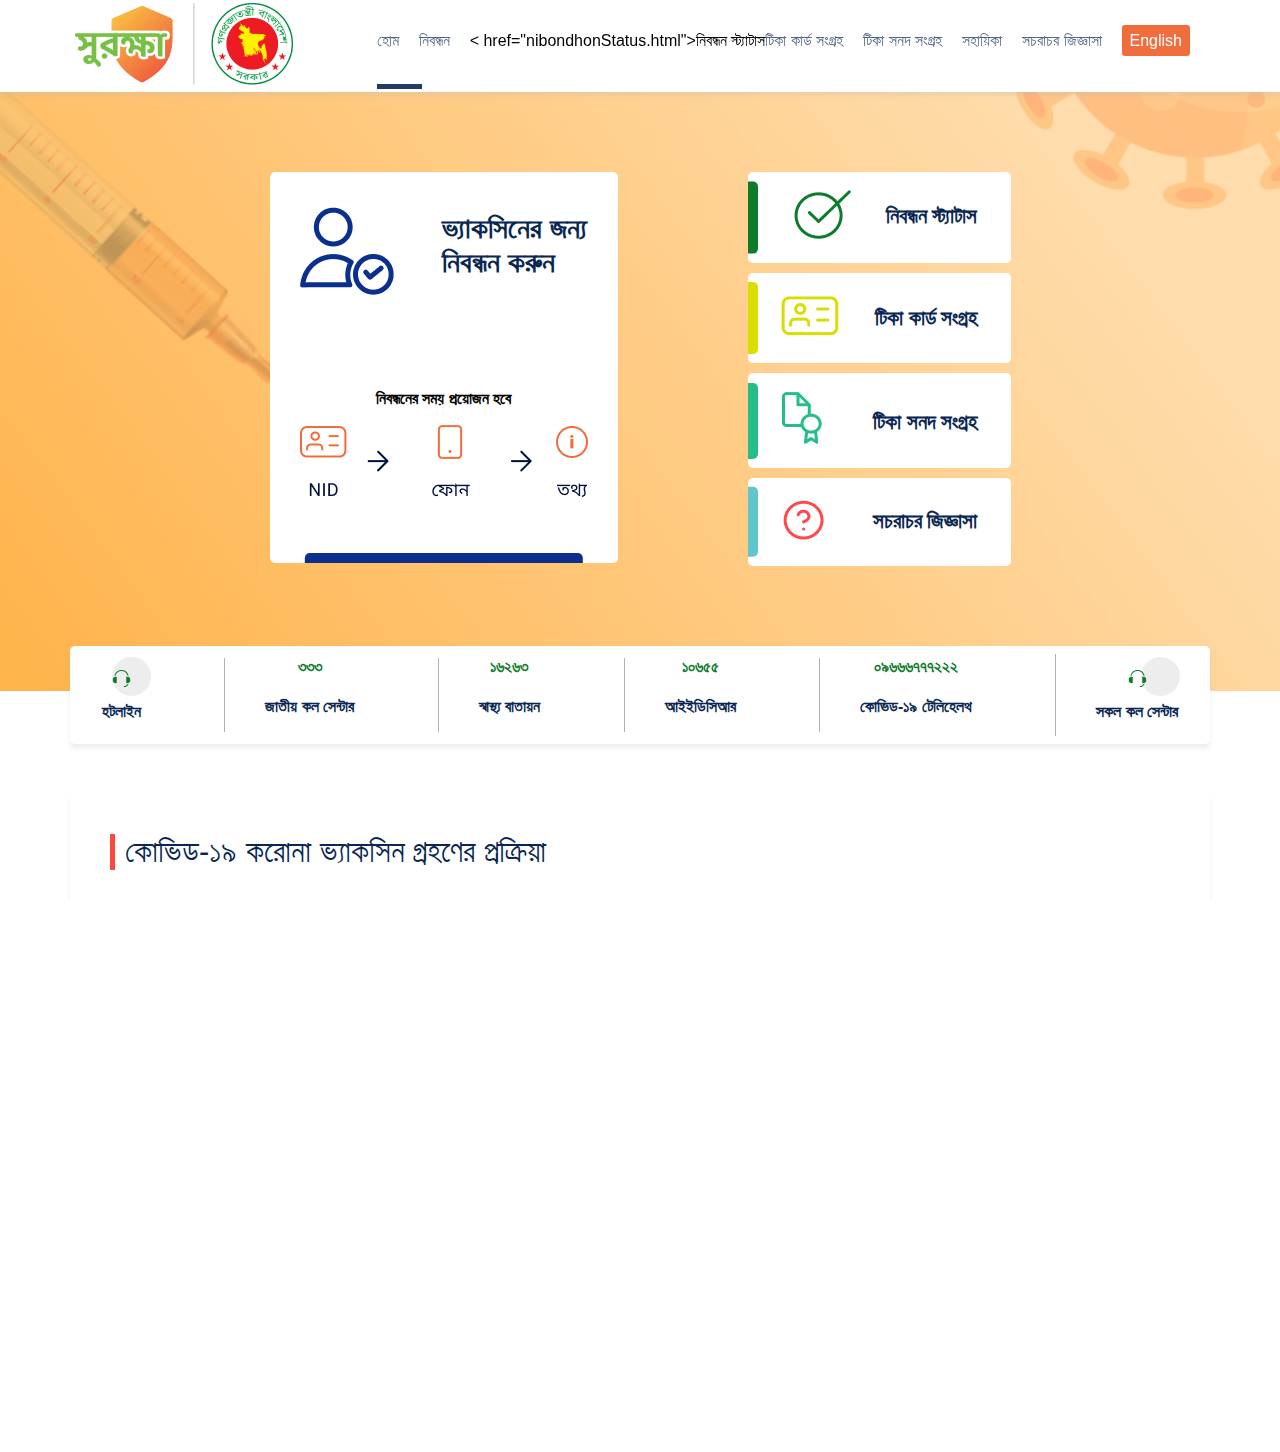
==== commit 09b522c1: "vaccine-website-BD-update" ====
--- a/index.html
+++ b/index.html
@@ -1,37 +1,37 @@
-<!DOCTYPE HTML>
-<html lang="en-US">
+<!DOCTYPE HTML>
+<html lang="en-US">
 	<head>
-		<meta name="viewport" content="width=device-width, initial-scale=1.0" />
-		<meta charset="UTF-8">
+		<meta name="viewport" content="width=device-width, initial-scale=1.0" />
+		<meta charset="UTF-8">
 		<title>সুরক্ষা : কোভিড-১৯ ভ্যাকসিনের জন্য নিবন্ধন করুন</title>
 		<link rel="stylesheet" href="https://cdnjs.cloudflare.com/ajax/libs/font-awesome/5.15.1/css/all.min.css"/>
 		<link rel="shortcut icon" type="image/x-icon" href="images/favicon.png" />
-		<link rel="stylesheet" type="text/css" href="style.css" media="all" />
-		<link rel="stylesheet" type="text/css" href="responsive.css" media="all" />
-	</head>
-	<body>
+		<link rel="stylesheet" type="text/css" href="style.css" media="all" />
+		<link rel="stylesheet" type="text/css" href="responsive.css" media="all" />
+	</head>
+	<body>
 		
 		<!-- start topbar area -->
 		<div class="top-bar">
-			<div class="container clear">
-				<!-- <input id="menu" type="checkbox" /> -->
+			<div class="container clear">
+				<!-- <input id="menu" type="checkbox" /> -->
 				<!-- <label for="menu"></label> -->
 				<div class="topLeft">
 					<img src="images/logo-f.5c608b98.png" alt="surokkha" />
 				</div>
 				<div class="topRight">
-					<div class="withoutEnglish clear">
-						<input class="mobile-check" type="checkbox" />
+					<div class="withoutEnglish clear">
+						<input class="mobile-check" type="checkbox" />
 						<span class="menubar-icon"><i class="fas fa-bars"></i></span>
 						<ul>
 							<li class="home"><a href="#">হোম</a></li>
-							<li class="nibondhon "><a target="_blank" href="raw.html">নিবন্ধন</a></li>
-							<li class="nibondhonStatus"><a target="_blank" href="nibondhonStatus.html">নিবন্ধন স্ট্যাটাস</a></li>
-							<li class="tickaSongroho"><a target="_blank" href="tickaCard.html">টিকা কার্ড সংগ্রহ</a></li>
-							<li class="tickaSonod"><a target="_blank" href="tickaSonod.html">টিকা সনদ সংগ্রহ</a></li>
-							<li class="sohaika"><a target="_blank" href="helper.html">সহায়িকা</a></li>
-							<li class="question"><a target="_blank" href="faq.html">সচরাচর জিজ্ঞাসা</a></li>
-							<li class="ëng"><a target="_blank" href="engIndex.html">English</a></li>
+							<li class="nibondhon "><a href="raw.html">নিবন্ধন</a></li>
+							<li class="nibondhonStatus">< href="nibondhonStatus.html">নিবন্ধন স্ট্যাটাস</a></li>
+							<li class="tickaSongroho"><a href="tickaCard.html">টিকা কার্ড সংগ্রহ</a></li>
+							<li class="tickaSonod"><a href="tickaSonod.html">টিকা সনদ সংগ্রহ</a></li>
+							<li class="sohaika"><a href="helper.html">সহায়িকা</a></li>
+							<li class="question"><a href="faq.html">সচরাচর জিজ্ঞাসা</a></li>
+							<li class="ëng"><a href="engIndex.html">English</a></li>
 							
 						</ul>
 					</div>
@@ -87,96 +87,96 @@
 				</div>
 			</div>
 		</section>
-		<!-- end banner section -->
-		
-		<!-- start hotline banner area -->
-		<section id="hotLineArea">
-			<div class="container">
-				<div class="hotlineWrapper">
-					<div class="hLine">
-						<img class="emptyCircle" src="images/PQAAAABJRU5ErkJggg__.png" alt="headphoneSymbole" />
-						<p>হটলাইন</p>
-					</div>
-					<div class="nCallCenter">
-						<span>৩৩৩</span>
-						<p>জাতীয় কল সেন্টার</p>
-					</div>
-					<div class="healthBataion">
-						<span>১৬২৬৩</span>
-						<p>স্বাস্থ্য বাতায়ন</p>
-					</div>
-					<div class="iedcr">
-						<span>১০৬৫৫</span>
-						<p>আইইডিসিআর</p>
-					</div>
-					<div class="c19Teleheath">
-						<span>০৯৬৬৬৭৭৭২২২</span>
-						<p>কোভিড-১৯ টেলিহেলথ</p>
-					</div>
-					<div class="allcallCenter">
-						<img src="images/PQAAAABJRU5ErkJggg__.png" alt="headphoneSymbole" />
-						<p>সকল কল সেন্টার</p>
-					</div>
-				</div>
-			</div>
-		</section>
-		<!-- end hotline bannar area -->
-		
-		<!-- start covid 19 vaccine process -->
-		<section id="covid19Process">
-			<div class="container">
-				<div class="wrapper19Process">
-					<div class="titleside">
-						<h2>কোভিড-১৯ করোনা ভ্যাকসিন গ্রহণের প্রক্রিয়া</h2>
-					</div>
-					<div class="3columside clear">
-						<div class="singleColumn">
-							<img src="images/fMjvA3yfPasUt87Y9PERwH9VUAerL64AAAAASUVORK5CYII_.png" alt="firstImage" />
-							<span>অনলাইনে নিবন্ধন</span>
-							<p>প্রথমে এই পোর্টালের মাধ্যমে জাতীয় পরিচয়পত্র ও সঠিক মোবাইল নম্বর যাচাইপূর্বক অনলাইনে নিবন্ধন সম্পন্ন করবেন।</p>
-						</div>
-						<div class="singleColumn">
-							<img src="images/AAAAAASUVORK5CYII_.png" alt="secondimage" />
-							<span>SMS নোটিফিকেশন</span>
-							<p>অনলাইনে নিবন্ধন পরবর্তী তথ্য যাচাইপূর্বক পর্যায়ক্রমে টিকা প্রদানের তারিখ ও কেন্দ্রের নাম উল্লেখপূর্বক মুঠোফোনে খুদেবার্তা পাবেন।</p>
-						</div>
-						<div class="singleColumn">
-							<img src="images/b2NiJa_we8gKu5vMjE9wAAAABJRU5ErkJggg__.png" alt="thirdimages" />
-							<span>টিকা কেন্দ্রে টিকা গ্রহণ</span>
-							<p>মুঠোফোনে খুদেবার্তা প্রাপ্তি সাপেক্ষে টিকাকার্ড জাতীয় পরিচয়পত্র ও সম্মতিপত্রসহ নির্দিষ্ট তারিখে টিকাদান কেন্দ্রে স্ব-শরীরে উপস্থিত হয়ে কোভিড-১৯ টিকা গ্রহণ করবেন।</p>
-						</div>
-					</div>
-				</div>
-			</div>
-		</section>
-		<!-- end covid 19 vaccine process -->
-		
-		<!-- start footer area -->
-		<footer id="footerArea ">
-			<div class="container clear">
-				<div class="footerwrapper">
-					<div class="surokkhafooter">
-						<img src="images/logo_white.c4093db4.svg" alt="surokkhaSVG" />
-					</div>
-					<div class="ulList">
-						<ul>
-							<li><a href="#">প্রাইভেসি পলিসি</a></li>
-							<li><a href="#">অন্যান্য সহযোগী প্রতিষ্ঠানসমূহ</a></li>
-						</ul>
-					</div>
-					<div class="karigorisohaiota">
-						<p>কারিগরি সহায়তায় -</p>
-						<img src="images/ict.52410752.png" alt="fbannar1" />
-					</div>
-					<div class="sosojogi">
-						<p>সহযোগী সংস্থাসমূহ -</p>
-						<img src="images/org.ed08c793.png" alt="fbannar2" />
-					</div>
-				</div>
-			</div>
-		</footer>
-		<!-- end footer area -->
-	</body>
+		<!-- end banner section -->
+		
+		<!-- start hotline banner area -->
+		<section id="hotLineArea">
+			<div class="container">
+				<div class="hotlineWrapper">
+					<div class="hLine">
+						<img class="emptyCircle" src="images/PQAAAABJRU5ErkJggg__.png" alt="headphoneSymbole" />
+						<p>হটলাইন</p>
+					</div>
+					<div class="nCallCenter">
+						<span>৩৩৩</span>
+						<p>জাতীয় কল সেন্টার</p>
+					</div>
+					<div class="healthBataion">
+						<span>১৬২৬৩</span>
+						<p>স্বাস্থ্য বাতায়ন</p>
+					</div>
+					<div class="iedcr">
+						<span>১০৬৫৫</span>
+						<p>আইইডিসিআর</p>
+					</div>
+					<div class="c19Teleheath">
+						<span>০৯৬৬৬৭৭৭২২২</span>
+						<p>কোভিড-১৯ টেলিহেলথ</p>
+					</div>
+					<div class="allcallCenter">
+						<img src="images/PQAAAABJRU5ErkJggg__.png" alt="headphoneSymbole" />
+						<p>সকল কল সেন্টার</p>
+					</div>
+				</div>
+			</div>
+		</section>
+		<!-- end hotline bannar area -->
+		
+		<!-- start covid 19 vaccine process -->
+		<section id="covid19Process">
+			<div class="container">
+				<div class="wrapper19Process">
+					<div class="titleside">
+						<h2>কোভিড-১৯ করোনা ভ্যাকসিন গ্রহণের প্রক্রিয়া</h2>
+					</div>
+					<div class="3columside clear">
+						<div class="singleColumn">
+							<img src="images/fMjvA3yfPasUt87Y9PERwH9VUAerL64AAAAASUVORK5CYII_.png" alt="firstImage" />
+							<span>অনলাইনে নিবন্ধন</span>
+							<p>প্রথমে এই পোর্টালের মাধ্যমে জাতীয় পরিচয়পত্র ও সঠিক মোবাইল নম্বর যাচাইপূর্বক অনলাইনে নিবন্ধন সম্পন্ন করবেন।</p>
+						</div>
+						<div class="singleColumn">
+							<img src="images/AAAAAASUVORK5CYII_.png" alt="secondimage" />
+							<span>SMS নোটিফিকেশন</span>
+							<p>অনলাইনে নিবন্ধন পরবর্তী তথ্য যাচাইপূর্বক পর্যায়ক্রমে টিকা প্রদানের তারিখ ও কেন্দ্রের নাম উল্লেখপূর্বক মুঠোফোনে খুদেবার্তা পাবেন।</p>
+						</div>
+						<div class="singleColumn">
+							<img src="images/b2NiJa_we8gKu5vMjE9wAAAABJRU5ErkJggg__.png" alt="thirdimages" />
+							<span>টিকা কেন্দ্রে টিকা গ্রহণ</span>
+							<p>মুঠোফোনে খুদেবার্তা প্রাপ্তি সাপেক্ষে টিকাকার্ড জাতীয় পরিচয়পত্র ও সম্মতিপত্রসহ নির্দিষ্ট তারিখে টিকাদান কেন্দ্রে স্ব-শরীরে উপস্থিত হয়ে কোভিড-১৯ টিকা গ্রহণ করবেন।</p>
+						</div>
+					</div>
+				</div>
+			</div>
+		</section>
+		<!-- end covid 19 vaccine process -->
+		
+		<!-- start footer area -->
+		<footer id="footerArea ">
+			<div class="container clear">
+				<div class="footerwrapper">
+					<div class="surokkhafooter">
+						<img src="images/logo_white.c4093db4.svg" alt="surokkhaSVG" />
+					</div>
+					<div class="ulList">
+						<ul>
+							<li><a href="#">প্রাইভেসি পলিসি</a></li>
+							<li><a href="#">অন্যান্য সহযোগী প্রতিষ্ঠানসমূহ</a></li>
+						</ul>
+					</div>
+					<div class="karigorisohaiota">
+						<p>কারিগরি সহায়তায় -</p>
+						<img src="images/ict.52410752.png" alt="fbannar1" />
+					</div>
+					<div class="sosojogi">
+						<p>সহযোগী সংস্থাসমূহ -</p>
+						<img src="images/org.ed08c793.png" alt="fbannar2" />
+					</div>
+				</div>
+			</div>
+		</footer>
+		<!-- end footer area -->
+	</body>
 </html>
 
 
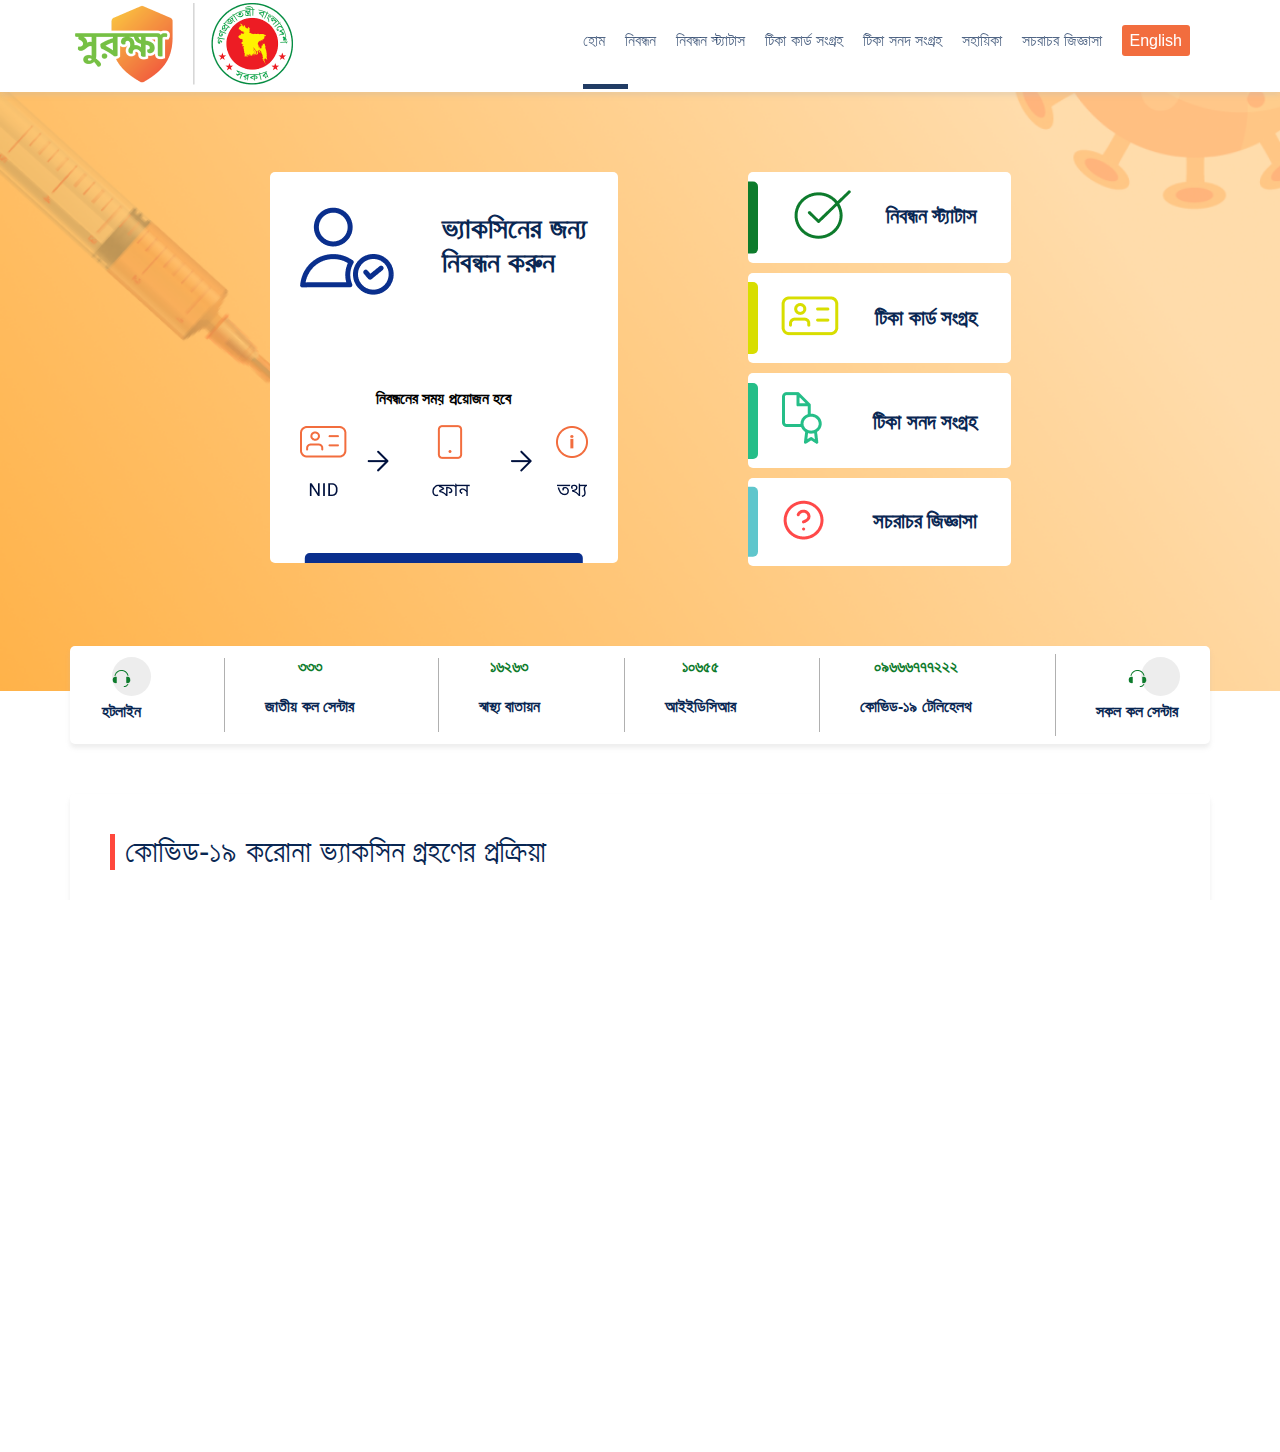
==== commit 36a31748: "vaccine-website-BD-update" ====
--- a/index.html
+++ b/index.html
@@ -26,7 +26,7 @@
 						<ul>
 							<li class="home"><a href="#">হোম</a></li>
 							<li class="nibondhon "><a href="raw.html">নিবন্ধন</a></li>
-							<li class="nibondhonStatus">< href="nibondhonStatus.html">নিবন্ধন স্ট্যাটাস</a></li>
+							<li class="nibondhonStatus"><a href="nibondhonStatus.html">নিবন্ধন স্ট্যাটাস</a></li>
 							<li class="tickaSongroho"><a href="tickaCard.html">টিকা কার্ড সংগ্রহ</a></li>
 							<li class="tickaSonod"><a href="tickaSonod.html">টিকা সনদ সংগ্রহ</a></li>
 							<li class="sohaika"><a href="helper.html">সহায়িকা</a></li>
